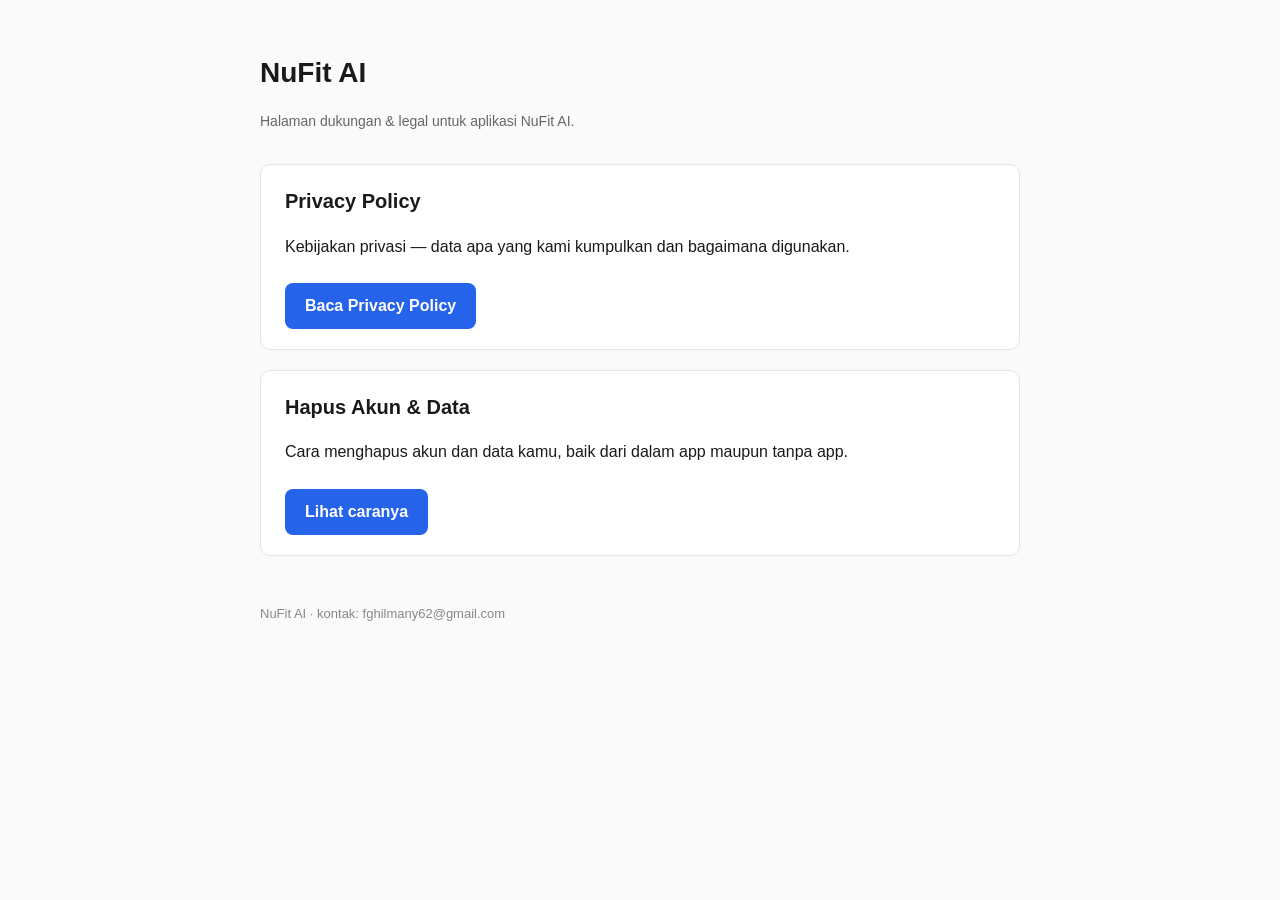
==== docs/index.html @ e20bdf63 "feat(web): add Privacy Policy and Delete Account pages for Play Store listing Static pages under doc" ====
<!doctype html>
<html lang="id">
<head>
<meta charset="utf-8">
<meta name="viewport" content="width=device-width, initial-scale=1">
<title>NuFit AI</title>
<link rel="stylesheet" href="style.css">
</head>
<body>
<h1>NuFit AI</h1>
<p class="updated">Halaman dukungan & legal untuk aplikasi NuFit AI.</p>

<div class="box">
    <h2 style="margin-top:0">Privacy Policy</h2>
    <p>Kebijakan privasi — data apa yang kami kumpulkan dan bagaimana digunakan.</p>
    <a class="button" href="privacy-policy.html">Baca Privacy Policy</a>
</div>

<div class="box">
    <h2 style="margin-top:0">Hapus Akun & Data</h2>
    <p>Cara menghapus akun dan data kamu, baik dari dalam app maupun tanpa app.</p>
    <a class="button" href="delete-account.html">Lihat caranya</a>
</div>

<footer>NuFit AI &middot; kontak: fghilmany62@gmail.com</footer>
</body>
</html>
---- docs/style.css ----
body {
    font-family: -apple-system, "Segoe UI", Roboto, Helvetica, Arial, sans-serif;
    line-height: 1.6;
    color: #1a1a1a;
    background: #fafafa;
    max-width: 760px;
    margin: 0 auto;
    padding: 32px 20px 80px;
}
h1 {
    font-size: 28px;
    margin-bottom: 4px;
}
h2 {
    font-size: 20px;
    margin-top: 36px;
}
.updated {
    color: #666;
    font-size: 14px;
    margin-bottom: 32px;
}
a {
    color: #2563eb;
}
nav {
    margin-bottom: 32px;
    font-size: 14px;
}
nav a {
    margin-right: 16px;
}
ul {
    padding-left: 22px;
}
.box {
    background: #fff;
    border: 1px solid #e5e5e5;
    border-radius: 10px;
    padding: 20px 24px;
    margin: 20px 0;
}
.button {
    display: inline-block;
    background: #2563eb;
    color: #fff;
    padding: 10px 20px;
    border-radius: 8px;
    text-decoration: none;
    font-weight: 600;
    margin-top: 8px;
}
code {
    background: #f1f1f1;
    padding: 2px 6px;
    border-radius: 4px;
    font-size: 14px;
}
footer {
    margin-top: 48px;
    color: #888;
    font-size: 13px;
}
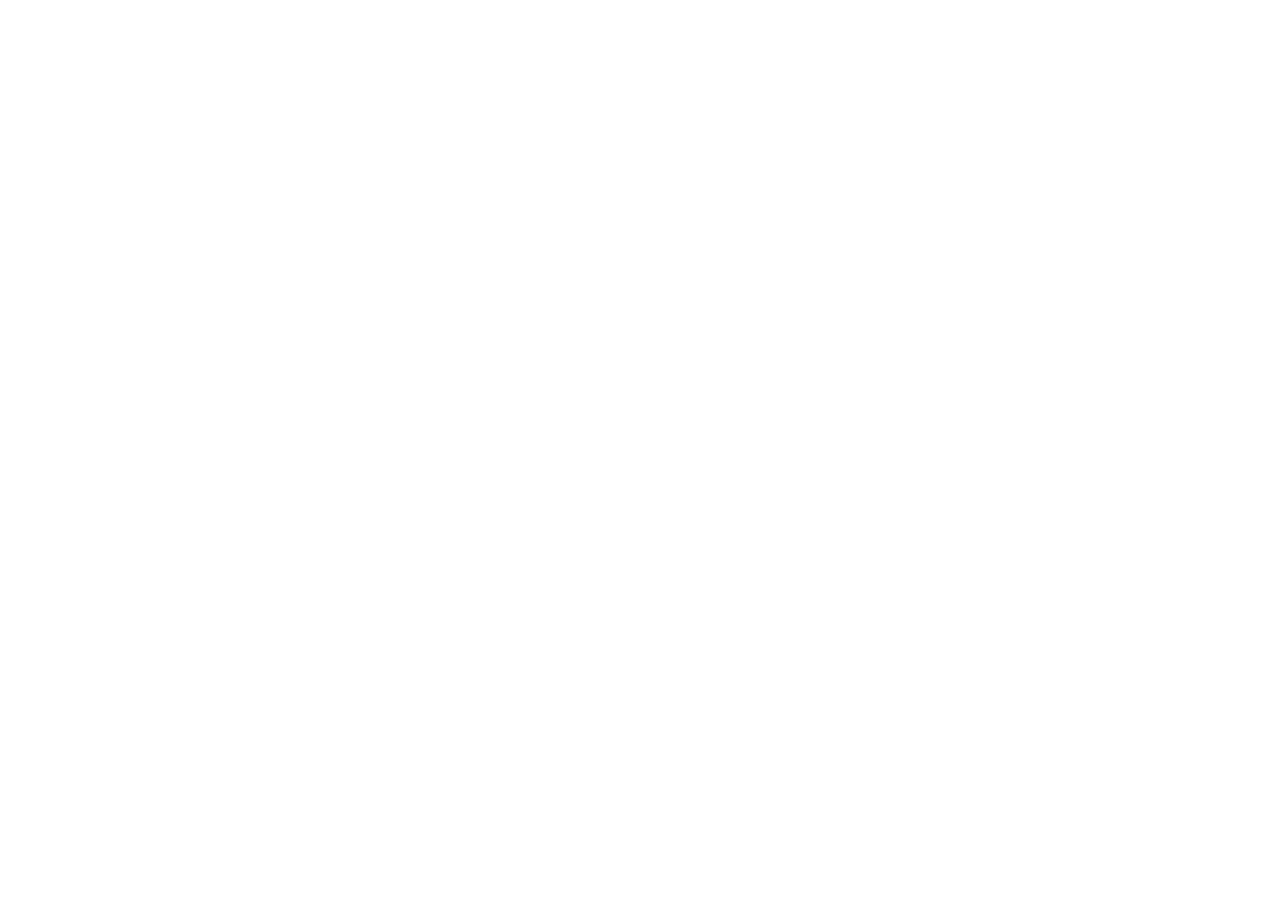
==== commit 85e941a9: "style(web): match NuFit AI brand theme, add EN/ID language toggle Privacy Policy and Delete Account " ====
--- a/docs/index.html
+++ b/docs/index.html
@@ -4,24 +4,47 @@
 <meta charset="utf-8">
 <meta name="viewport" content="width=device-width, initial-scale=1">
 <title>NuFit AI</title>
+<link rel="icon" href="logo.png">
+<link rel="preconnect" href="https://fonts.googleapis.com">
+<link rel="preconnect" href="https://fonts.gstatic.com" crossorigin>
+<link href="https://fonts.googleapis.com/css2?family=Plus+Jakarta+Sans:wght@400;600;700;800&display=swap" rel="stylesheet">
 <link rel="stylesheet" href="style.css">
+<script src="lang.js"></script>
 </head>
 <body>
-<h1>NuFit AI</h1>
-<p class="updated">Halaman dukungan & legal untuk aplikasi NuFit AI.</p>
+<header class="topbar">
+    <a class="brand" href="index.html"><img src="logo.png" alt="NuFit AI"><span>NuFit AI</span></a>
+    <div class="lang-switch">
+        <button data-lang-set="id">ID</button>
+        <button data-lang-set="en">EN</button>
+    </div>
+</header>
 
-<div class="box">
-    <h2 style="margin-top:0">Privacy Policy</h2>
-    <p>Kebijakan privasi — data apa yang kami kumpulkan dan bagaimana digunakan.</p>
-    <a class="button" href="privacy-policy.html">Baca Privacy Policy</a>
+<div class="page">
+    <p data-lang="id" class="updated">Halaman dukungan &amp; legal untuk aplikasi NuFit AI.</p>
+    <p data-lang="en" class="updated">Support &amp; legal pages for the NuFit AI app.</p>
+
+    <div class="box">
+        <h2>Privacy Policy</h2>
+        <p data-lang="id">Kebijakan privasi — data apa yang kami kumpulkan dan bagaimana digunakan.</p>
+        <p data-lang="en">Our privacy policy — what data we collect and how it's used.</p>
+        <a class="button" href="privacy-policy.html">
+            <span data-lang="id">Baca Privacy Policy</span>
+            <span data-lang="en">Read Privacy Policy</span>
+        </a>
+    </div>
+
+    <div class="box">
+        <h2><span data-lang="id">Hapus Akun &amp; Data</span><span data-lang="en">Delete Account &amp; Data</span></h2>
+        <p data-lang="id">Cara menghapus akun dan data kamu, baik dari dalam app maupun tanpa app.</p>
+        <p data-lang="en">How to delete your account and data, from inside the app or without it.</p>
+        <a class="button ghost" href="delete-account.html">
+            <span data-lang="id">Lihat caranya</span>
+            <span data-lang="en">See how</span>
+        </a>
+    </div>
+
+    <footer>NuFit AI &middot; <span data-lang="id">kontak:</span><span data-lang="en">contact:</span> fghilmany62@gmail.com</footer>
 </div>
-
-<div class="box">
-    <h2 style="margin-top:0">Hapus Akun & Data</h2>
-    <p>Cara menghapus akun dan data kamu, baik dari dalam app maupun tanpa app.</p>
-    <a class="button" href="delete-account.html">Lihat caranya</a>
-</div>
-
-<footer>NuFit AI &middot; kontak: fghilmany62@gmail.com</footer>
 </body>
 </html>
--- a/docs/style.css
+++ b/docs/style.css
@@ -1,63 +1,164 @@
+/* NuFit AI brand tokens -- mirrors shared/src/commonMain/.../designsystem/theme/Color.kt
+   (Primary #012D1D, TertiaryFixed mint #A0F4C8, Background #F8F9FA). Light theme only --
+   the app itself has no dark variant yet either. */
+:root {
+    --primary: #012D1D;
+    --primary-container: #1B4332;
+    --on-primary-container: #86AF99;
+    --secondary-container: #CCE6D0;
+    --on-secondary-container: #506856;
+    --mint: #A0F4C8;
+    --mint-dim: #85D7AD;
+    --on-mint: #002113;
+    --background: #F8F9FA;
+    --surface: #FFFFFF;
+    --surface-container: #EDEEEF;
+    --on-surface: #191C1D;
+    --on-surface-variant: #414844;
+    --outline: #C1C8C2;
+    --warning-bg: #FFF4E5;
+    --warning-fg: #945700;
+}
+
+* { box-sizing: border-box; }
+
 body {
-    font-family: -apple-system, "Segoe UI", Roboto, Helvetica, Arial, sans-serif;
-    line-height: 1.6;
-    color: #1a1a1a;
-    background: #fafafa;
+    font-family: "Plus Jakarta Sans", -apple-system, "Segoe UI", Roboto, Helvetica, Arial, sans-serif;
+    line-height: 1.65;
+    color: var(--on-surface);
+    background: var(--background);
+    margin: 0;
+}
+
+.page {
     max-width: 760px;
     margin: 0 auto;
-    padding: 32px 20px 80px;
+    padding: 0 20px 80px;
 }
+
+header.topbar {
+    display: flex;
+    align-items: center;
+    justify-content: space-between;
+    gap: 12px;
+    padding: 20px;
+    max-width: 760px;
+    margin: 0 auto;
+}
+
+.brand {
+    display: flex;
+    align-items: center;
+    gap: 10px;
+    text-decoration: none;
+    color: var(--primary);
+}
+.brand img { width: 32px; height: 32px; border-radius: 9px; }
+.brand span { font-weight: 800; font-size: 18px; letter-spacing: -0.2px; }
+
+.lang-switch {
+    display: flex;
+    background: var(--surface-container);
+    border-radius: 999px;
+    padding: 3px;
+    gap: 2px;
+}
+.lang-switch button {
+    border: none;
+    background: transparent;
+    padding: 6px 14px;
+    border-radius: 999px;
+    font-size: 13px;
+    font-weight: 700;
+    font-family: inherit;
+    color: var(--on-surface-variant);
+    cursor: pointer;
+}
+html[data-lang="id"] .lang-switch button[data-lang-set="id"],
+html[data-lang="en"] .lang-switch button[data-lang-set="en"] {
+    background: var(--primary);
+    color: #fff;
+}
+
 h1 {
-    font-size: 28px;
-    margin-bottom: 4px;
+    font-size: 30px;
+    font-weight: 800;
+    letter-spacing: -0.3px;
+    margin: 12px 0 2px;
 }
 h2 {
-    font-size: 20px;
-    margin-top: 36px;
+    font-size: 19px;
+    font-weight: 700;
+    margin-top: 34px;
+    color: var(--primary);
 }
+p { color: var(--on-surface-variant); }
+strong { color: var(--on-surface); }
+
 .updated {
-    color: #666;
+    color: var(--on-surface-variant);
     font-size: 14px;
-    margin-bottom: 32px;
+    margin-bottom: 28px;
 }
-a {
-    color: #2563eb;
+
+a { color: var(--primary-container); font-weight: 600; }
+
+nav.crumbs {
+    margin-bottom: 28px;
+    font-size: 14px;
+    display: flex;
+    gap: 16px;
 }
-nav {
-    margin-bottom: 32px;
-    font-size: 14px;
-}
-nav a {
-    margin-right: 16px;
-}
-ul {
-    padding-left: 22px;
-}
+
+ul { padding-left: 22px; color: var(--on-surface-variant); }
+ul li { margin-bottom: 6px; }
+ol { padding-left: 22px; color: var(--on-surface-variant); }
+
 .box {
-    background: #fff;
-    border: 1px solid #e5e5e5;
-    border-radius: 10px;
-    padding: 20px 24px;
+    background: var(--surface);
+    border: 1px solid var(--outline);
+    border-radius: 24px;
+    padding: 22px 26px;
     margin: 20px 0;
 }
+.box h2 { margin-top: 0; }
+
+.note {
+    background: var(--warning-bg);
+    color: var(--warning-fg);
+    border-radius: 16px;
+    padding: 14px 18px;
+    font-size: 14px;
+    margin-top: 14px;
+}
+.note strong { color: var(--warning-fg); }
+
 .button {
     display: inline-block;
-    background: #2563eb;
-    color: #fff;
-    padding: 10px 20px;
-    border-radius: 8px;
+    background: var(--primary);
+    color: #fff !important;
+    padding: 12px 24px;
+    border-radius: 999px;
     text-decoration: none;
-    font-weight: 600;
+    font-weight: 700;
     margin-top: 8px;
 }
-code {
-    background: #f1f1f1;
-    padding: 2px 6px;
-    border-radius: 4px;
-    font-size: 14px;
+.button:hover { background: var(--primary-container); }
+
+.button.ghost {
+    background: var(--mint);
+    color: var(--on-mint) !important;
 }
+
 footer {
     margin-top: 48px;
-    color: #888;
+    color: var(--on-surface-variant);
     font-size: 13px;
 }
+
+[data-lang] { display: none; }
+html[data-lang="id"] [data-lang="id"] { display: revert; }
+html[data-lang="en"] [data-lang="en"] { display: revert; }
+span[data-lang] { display: none; }
+html[data-lang="id"] span[data-lang="id"] { display: inline; }
+html[data-lang="en"] span[data-lang="en"] { display: inline; }
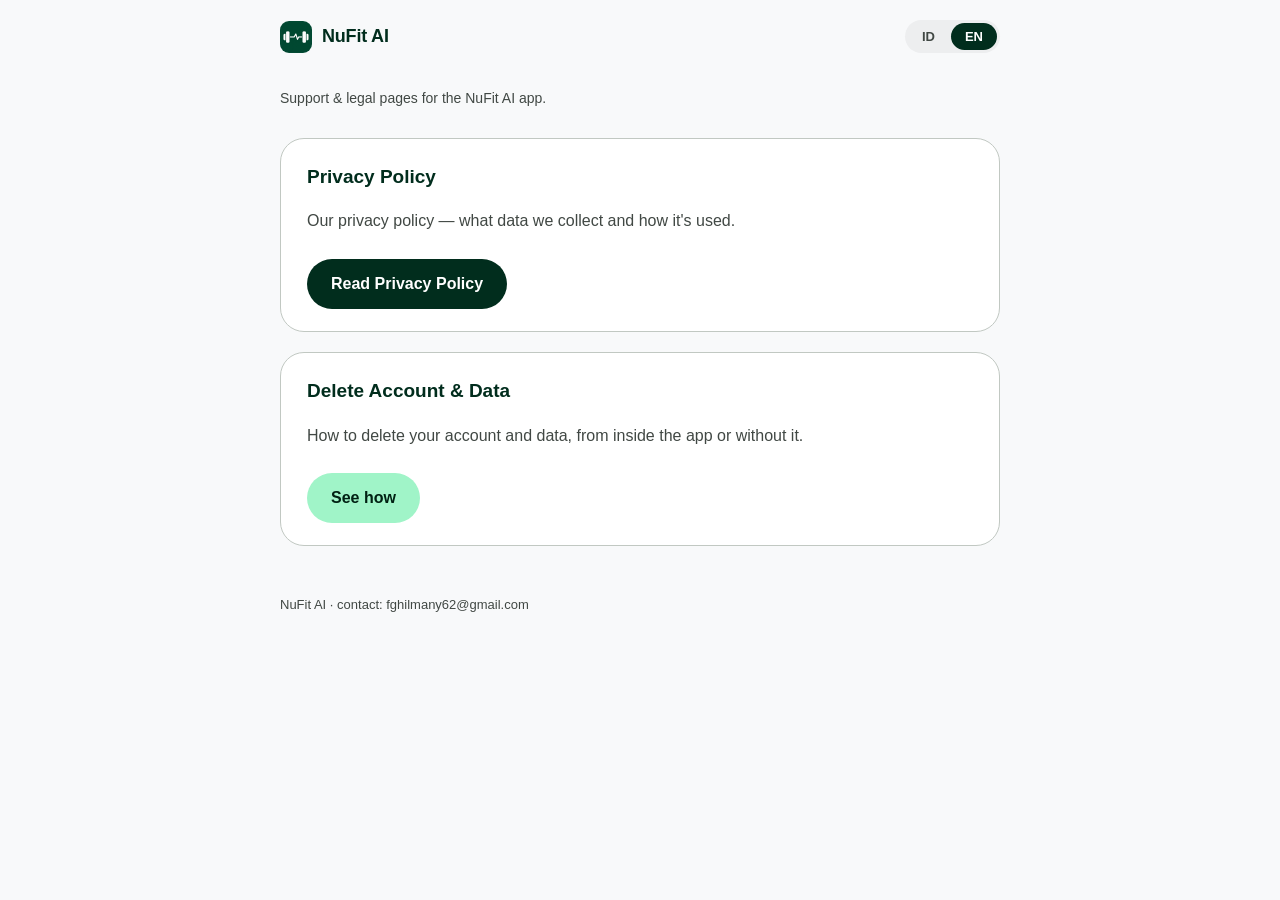
==== commit 08caba57: "fix(web): rename lang-toggle content attribute to avoid hiding <html> itself data-lang was used both" ====
--- a/docs/index.html
+++ b/docs/index.html
@@ -21,30 +21,30 @@
 </header>
 
 <div class="page">
-    <p data-lang="id" class="updated">Halaman dukungan &amp; legal untuk aplikasi NuFit AI.</p>
-    <p data-lang="en" class="updated">Support &amp; legal pages for the NuFit AI app.</p>
+    <p data-i18n="id" class="updated">Halaman dukungan &amp; legal untuk aplikasi NuFit AI.</p>
+    <p data-i18n="en" class="updated">Support &amp; legal pages for the NuFit AI app.</p>
 
     <div class="box">
         <h2>Privacy Policy</h2>
-        <p data-lang="id">Kebijakan privasi — data apa yang kami kumpulkan dan bagaimana digunakan.</p>
-        <p data-lang="en">Our privacy policy — what data we collect and how it's used.</p>
+        <p data-i18n="id">Kebijakan privasi — data apa yang kami kumpulkan dan bagaimana digunakan.</p>
+        <p data-i18n="en">Our privacy policy — what data we collect and how it's used.</p>
         <a class="button" href="privacy-policy.html">
-            <span data-lang="id">Baca Privacy Policy</span>
-            <span data-lang="en">Read Privacy Policy</span>
+            <span data-i18n="id">Baca Privacy Policy</span>
+            <span data-i18n="en">Read Privacy Policy</span>
         </a>
     </div>
 
     <div class="box">
-        <h2><span data-lang="id">Hapus Akun &amp; Data</span><span data-lang="en">Delete Account &amp; Data</span></h2>
-        <p data-lang="id">Cara menghapus akun dan data kamu, baik dari dalam app maupun tanpa app.</p>
-        <p data-lang="en">How to delete your account and data, from inside the app or without it.</p>
+        <h2><span data-i18n="id">Hapus Akun &amp; Data</span><span data-i18n="en">Delete Account &amp; Data</span></h2>
+        <p data-i18n="id">Cara menghapus akun dan data kamu, baik dari dalam app maupun tanpa app.</p>
+        <p data-i18n="en">How to delete your account and data, from inside the app or without it.</p>
         <a class="button ghost" href="delete-account.html">
-            <span data-lang="id">Lihat caranya</span>
-            <span data-lang="en">See how</span>
+            <span data-i18n="id">Lihat caranya</span>
+            <span data-i18n="en">See how</span>
         </a>
     </div>
 
-    <footer>NuFit AI &middot; <span data-lang="id">kontak:</span><span data-lang="en">contact:</span> fghilmany62@gmail.com</footer>
+    <footer>NuFit AI &middot; <span data-i18n="id">kontak:</span><span data-i18n="en">contact:</span> fghilmany62@gmail.com</footer>
 </div>
 </body>
 </html>
--- a/docs/style.css
+++ b/docs/style.css
@@ -156,9 +156,9 @@
     font-size: 13px;
 }
 
-[data-lang] { display: none; }
-html[data-lang="id"] [data-lang="id"] { display: revert; }
-html[data-lang="en"] [data-lang="en"] { display: revert; }
-span[data-lang] { display: none; }
-html[data-lang="id"] span[data-lang="id"] { display: inline; }
-html[data-lang="en"] span[data-lang="en"] { display: inline; }
+[data-i18n] { display: none; }
+html[data-lang="id"] [data-i18n="id"] { display: revert; }
+html[data-lang="en"] [data-i18n="en"] { display: revert; }
+span[data-i18n] { display: none; }
+html[data-lang="id"] span[data-i18n="id"] { display: inline; }
+html[data-lang="en"] span[data-i18n="en"] { display: inline; }
